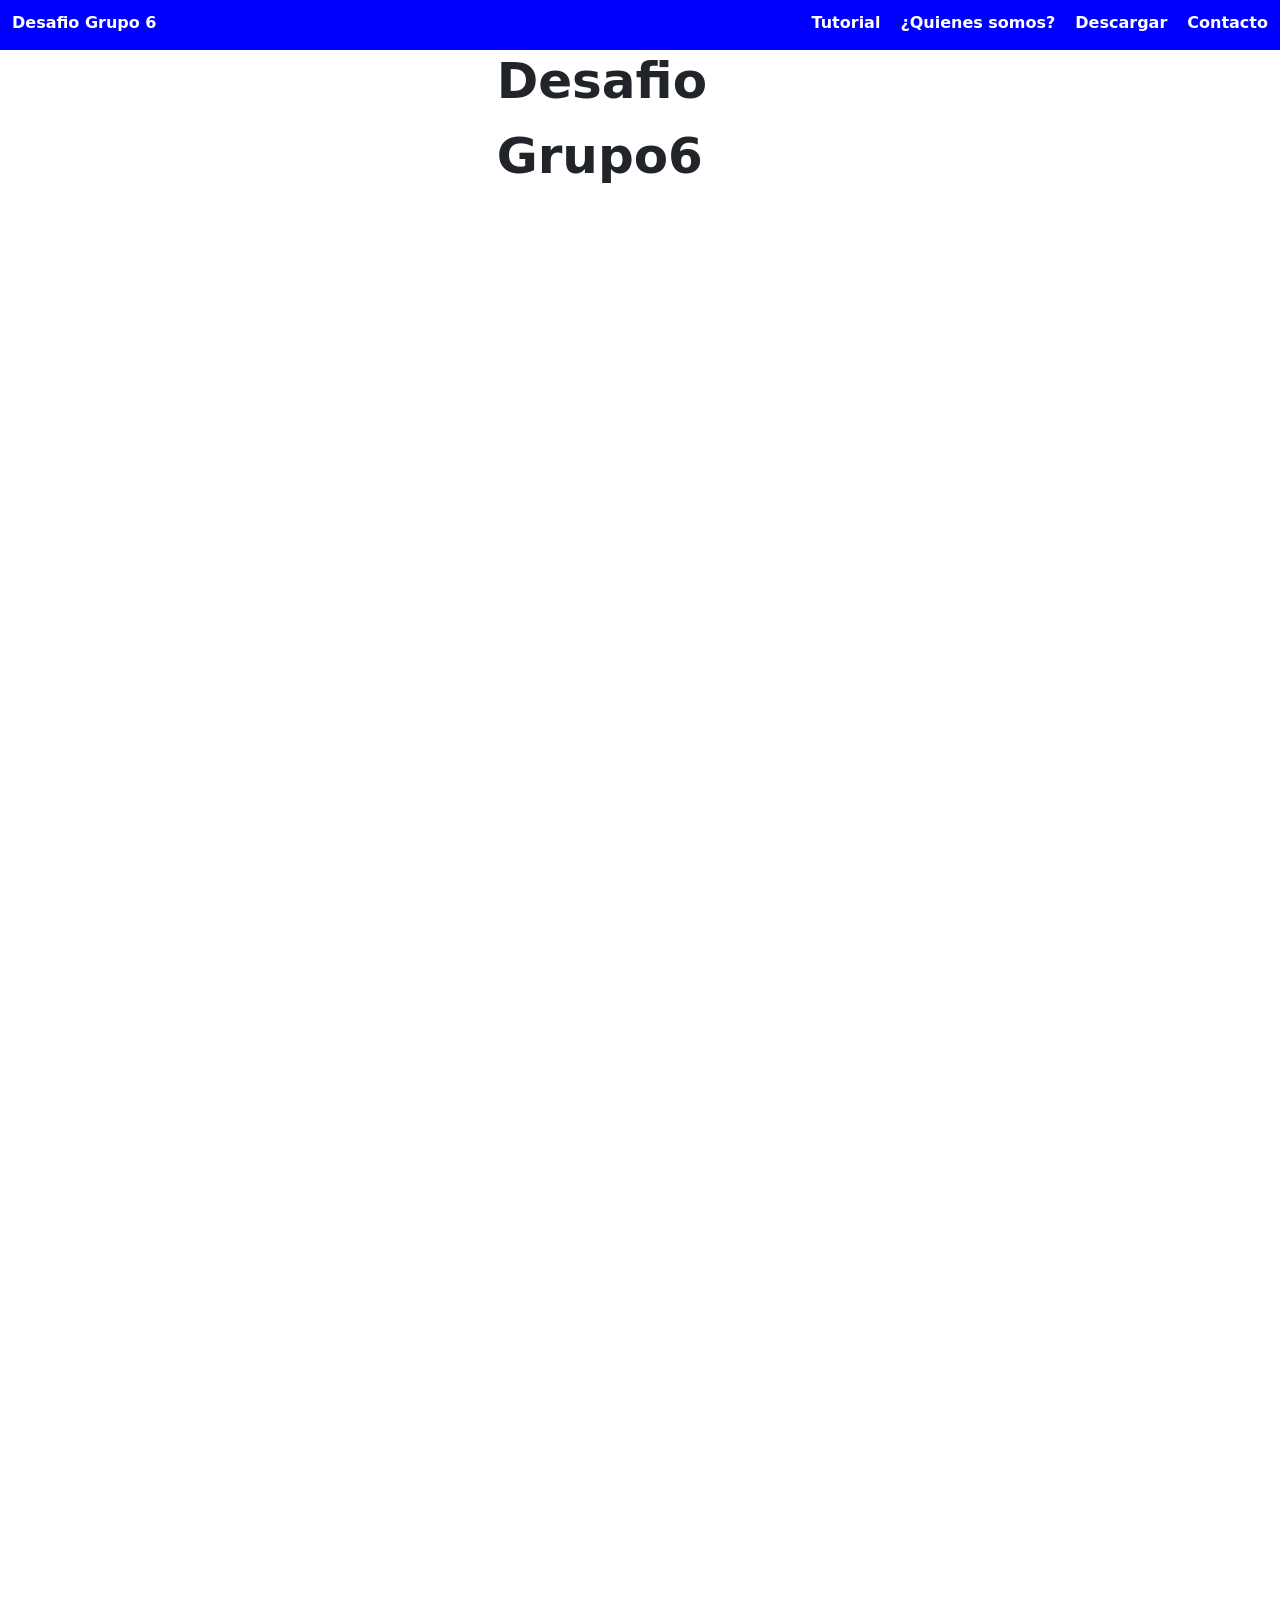
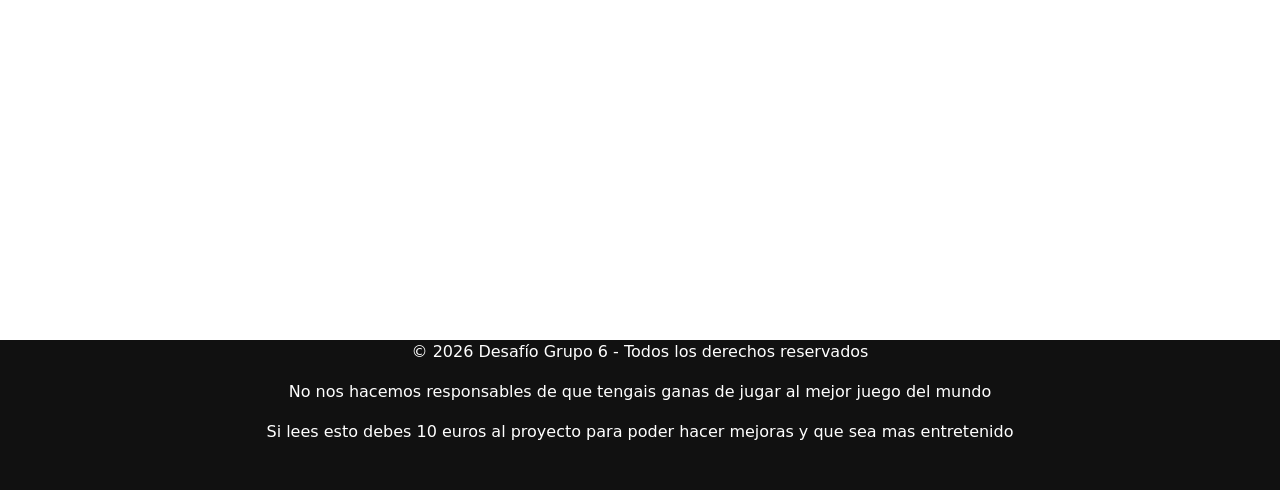
==== index.html @ 5cc5ce1e "Version movil y updates" ====
<!DOCTYPE html>
<HTML>
    <head>
        <title>Desafio 6</title>
        <meta lang="es"></meta>
        <meta charset="UTF-8"></meta>
        <meta name="keywords" lang="es" content="Piedra Papel Tijera, Piedra papel tijera lagarto spock, 3 en raya"></meta>
        <meta name="keywords" lang="Ro" content="Rock Paper Scissors, Rock Paper Scissors Lizard Spock, Tic-Tac-Toe"></meta>
        <meta name="viewport" 
        content="width=device-width initial-scale=1.0, shrink-to-fit=no"></meta>
        <link href="/Lenguaje de Marcas/CSS/Desafio6.css" rel="stylesheet" type="text/css">   
        <link href="/Lenguaje de Marcas/Frameworks/css/bootstrap.min.css" rel="stylesheet">
    </head>

                    <!-- col puede ser xxl,xl,lg,md,sm,vacia'-->
                <!-- xxl significa que colapsa a los 1400px-->
                <!-- xl significa que colapsa a los 1200px-->
                <!-- lg significa que colapsa a los 992px-->
                <!-- md significa que colapsa a los 768px-->
                <!-- sd significa que colapsa a los 576px-->
                <!-- vacia significa que NO colapsa-->

    <body>
     <header>
    <div class="container-fluid">
        <div class="row ">

            <div class="col-12 col-lg-3 text-lg-start">
                <a href="index.html" class="animation titulo"> Desafio Grupo 6</a>
            </div>

            <div class="col-12 col-lg-9">
                <nav class="nav flex-column flex-lg-row justify-content-center justify-content-lg-end text-center">
                    <a class="enlace-menu" href="/Lenguaje de Marcas/HTML/Tutorial.html">Tutorial</a>
                    <a class="enlace-menu" href="/Lenguaje de Marcas/HTML/QuienesSomos.html">¿Quienes somos?</a>
                    <a class="enlace-menu" href="/Lenguaje de Marcas/HTML/Descargar.html">Descargar</a>
                    <a class="enlace-menu" href="/Lenguaje de Marcas/HTML/Contacta.html">Contacto</a>
                </nav>
            </div>

        </div>
    </div>
</header>


        <div class="Contenedor">

            <div class="imagenprincipal"></div>
            <div class="TextoImagen">
                <p>Desafio Grupo6</p>
            </div>
        </div>
<footer class="pie">
    <p>© 2026 Desafío Grupo 6 - Todos los derechos reservados</p>
    <p>No nos hacemos responsables de que tengais ganas de jugar al mejor juego del mundo</p>
    <p>Si lees esto debes 10 euros al proyecto para poder hacer mejoras y que sea mas entretenido</p>
</footer>
    </body>
---- Lenguaje de Marcas/CSS/Desafio6.css ----
/* Css Header Todas Las Diapositivas*/

header{
    position: fixed;
    top: 0;
    left: 0;
    width: 100%;
    z-index: 1;
    min-height: 50px;
    background-color: blue;
    
}
@media (max-width: 991.98px){
    body{
        padding-top: 140px;
    }
    .pie{
        padding-top: 20px;
    }
}

.animation{
    display: inline-block;
    animation-name: Animacion1;
    animation-duration: 10s;
    animation-iteration-count: infinite;
    animation-direction: normal;
    font-weight: bold;
}


@keyframes Animacion1{
    from{
        color: red;
        transform: translateX(0) scale(1);
    }

    50%{
        color: black;
        transform: translateX(400px) scale(1.6);
    }

    to{
        color: red;
        transform: translateX(0) scale(1);
    }
}

.titulo{
    color: white;
    text-decoration: none;
    padding-top: 11px;
}

.enlace-menu{
    color: white;
    text-decoration: none;
    margin-left: 20px;
    justify-content: center;
    z-index: 78;
    font-weight: bold;
    align-items: center;
    padding-top: 11px;
}

.enlace-menu:hover{
    color: yellow;
    font-weight: bold;

}

.enlace-menu:hover{
    color: yellow;
}



.pie{
    background-color: #111;
    color: white;
    text-align: center;
    margin-top: 40px;
    height: 150px;
}
/* Css Pagina Principal*/
.Contenedor{
    display: grid;
   grid-template-columns:repeat(12,1fr);
    grid-template-rows:repeat(19,100px);
}
.imagenprincipal{
    grid-column: 1/13;
    grid-row: 1/8;
    background-image: url(../Imagenes/ImagenPrincipal.png);
background-size: cover;     /* ← Cubre toda el área SIN REPETIR */
    background-position: center; /* ← Centrada */
    background-repeat: no-repeat;
}
.TextoImagen{
    font-size: 50px;
    grid-column: 5/9;
    grid-row: 1/4;
    padding-top: 44px;
padding-left: 70px;
font-weight: bold;
}





/* Css Quienes somos*/
.Contenedor2{
    display: grid;
   grid-template-columns:repeat(12,1fr);
    grid-template-rows:repeat(19,100px);
}
.ImagenGrupo{
    display:grid;
    grid-column: 1/5;
    grid-row: 1/8;
    background-image: url(../Imagenes/Ejemplo.png);
background-size: cover;     /* ← Cubre toda el área SIN REPETIR */
    background-position: center; /* ← Centrada */
    background-repeat: no-repeat;

}




.equipo-grid{
    width: 100%;
    min-height: 100vh;
    display: grid;
    gap: 20px;
    padding: 20px;
    box-sizing: border-box;
}

.equipo-grid input{
    display: none;
}

.botones{
    display: flex;
    flex-direction: row;
    gap: 40px;
    justify-content: center;
    align-items: center;
    padding-top: 40px;
}


.botones label{
    background-color: #1d4ed8;
    color: white;
    padding: 12px 18px;
    border-radius: 10px;
    cursor: pointer;
    font-weight: bold;
    width: 180px;
}

.contenido{
    grid-column: 1 / 13;
    grid-row: 2 / 3;
    display: none;
    width: 1450px;
    min-height: calc(100vh - 120px);
    background-color: #f2f2f2;
    border-radius: 15px;
    padding: 40px;
    box-sizing: border-box;
    text-align:justify
}

.contenido img{
    width: 280px;
    max-width: 100%;
    height: auto;
    border-radius: 12px;
    margin-bottom: 20px;
}

#raul:checked ~ .ficha-raul,
#salvador:checked ~ .ficha-salvador,
#sanchez:checked ~ .ficha-sanchez,
#grupo:checked ~ .ficha-grupo{
    display: block;
}


/*Css Para Contacta*/

textarea{
    width: 500px;
    height: 200px;
    vertical-align: top;
    padding: 10px;
    line-height: 1.4;
}
.Contacta{
    font-weight: bold;
    font-size: 40px;
}

.Margen{
    margin-left: 20px;
}
.Formulario label{
    display: block;
    margin-bottom: 8px;
    font-weight: bold;
}

.Formulario input, .Formulario textarea{
    width: 100%;
    max-width: 600px;
}

.Formulario textarea{
    min-height: 200px;
}

.btn-enviar{
    background-color: #1d4ed8;
    color: white;
    padding: 12px 25px;
    font-size: 18px;
    font-weight: bold;
    border: none;
    border-radius: 10px;
    cursor: pointer;
}




/*CSS de descargas*/

.tabla-descargas{
    width: 100%;
    border-collapse: collapse;
    margin-top: 20px;
}

.tabla-descargas th,
.tabla-descargas td{
    border: 1px solid #ccc;
    padding: 12px;
    text-align: center;
}

.tabla-descargas th{
    background-color: #1d4ed8;
    color: white;
}

.tabla-descargas a{
    text-decoration: none;
    color: #1d4ed8;
    font-weight: bold;
}
tbody tr:hover{
    background-color: #d9d9d9;
    transition: background-color 0.2s ease;
}

.Oscuro:hover{
    color: rgb(46, 46, 46);
}

#mensajeFinal{
    font-size: 24px;
    font-weight: bold;
    color: red;
    margin-top: 20px;
}



/*Css Para Tutorial*/

.tamaño{
    font-size: 18px;
}
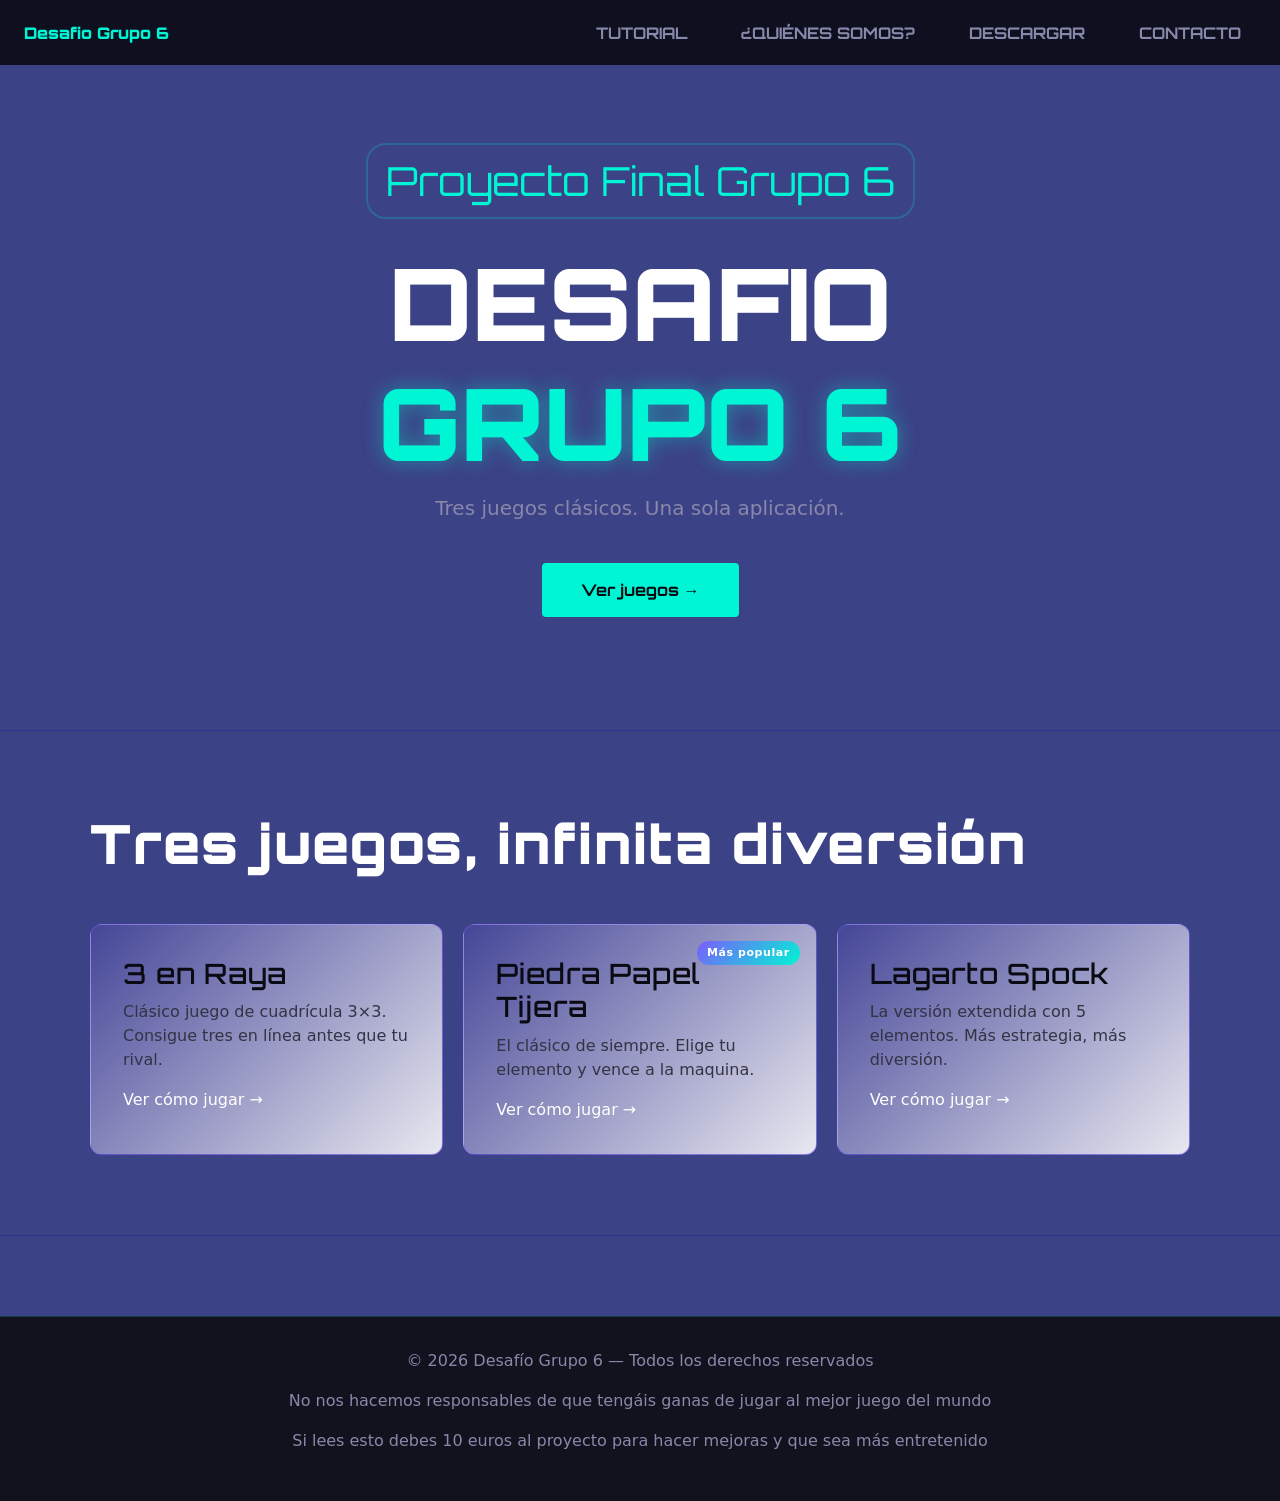
==== commit 7134a44d: "Update Web (Diseño + Personalizacion + Responsive + Dominio Github)" ====
--- a/index.html
+++ b/index.html
@@ -1,58 +1,74 @@
 <!DOCTYPE html>
-<HTML>
-    <head>
-        <title>Desafio 6</title>
-        <meta lang="es"></meta>
-        <meta charset="UTF-8"></meta>
-        <meta name="keywords" lang="es" content="Piedra Papel Tijera, Piedra papel tijera lagarto spock, 3 en raya"></meta>
-        <meta name="keywords" lang="Ro" content="Rock Paper Scissors, Rock Paper Scissors Lizard Spock, Tic-Tac-Toe"></meta>
-        <meta name="viewport" 
-        content="width=device-width initial-scale=1.0, shrink-to-fit=no"></meta>
-        <link href="/Lenguaje de Marcas/CSS/Desafio6.css" rel="stylesheet" type="text/css">   
-        <link href="/Lenguaje de Marcas/Frameworks/css/bootstrap.min.css" rel="stylesheet">
-    </head>
+<html lang="es">
+<head>
+  <title>Desafio 6</title>
+  <meta charset="UTF-8">
+  <meta name="keywords" lang="es" content="Piedra Papel Tijera, Piedra papel tijera lagarto spock, 3 en raya">
+  <meta name="viewport" content="width=device-width, initial-scale=1.0, shrink-to-fit=no">
+  <link href="Lenguaje_de_Marcas/CSS/Desafio6.css" rel="stylesheet" type="text/css">
+  <link href="Lenguaje_de_Marcas/Frameworks/css/bootstrap.min.css" rel="stylesheet">
+</head>
+<body style="background-color: #3b4286;">
 
-                    <!-- col puede ser xxl,xl,lg,md,sm,vacia'-->
-                <!-- xxl significa que colapsa a los 1400px-->
-                <!-- xl significa que colapsa a los 1200px-->
-                <!-- lg significa que colapsa a los 992px-->
-                <!-- md significa que colapsa a los 768px-->
-                <!-- sd significa que colapsa a los 576px-->
-                <!-- vacia significa que NO colapsa-->
+<header>
+  <div class="container-fluid">
+    <div class="menu-responsive">
+      
+      <a href="index.html" class="animation titulo">Desafio Grupo 6</a>
 
-    <body>
-     <header>
-    <div class="container-fluid">
-        <div class="row ">
+      <input type="checkbox" id="menu-toggle">
+      <label for="menu-toggle" class="menu-icon">☰</label>
 
-            <div class="col-12 col-lg-3 text-lg-start">
-                <a href="index.html" class="animation titulo"> Desafio Grupo 6</a>
+      <nav class="menu-nav">
+        <a class="enlace-menu" href="Lenguaje_de_Marcas/HTML/Tutorial.html">Tutorial</a>
+        <a class="enlace-menu" href="Lenguaje_de_Marcas/HTML/QuienesSomos.html">¿Quiénes somos?</a>
+        <a class="enlace-menu" href="Lenguaje_de_Marcas/HTML/Descargar.html">Descargar</span></a>
+        <a class="enlace-menu" href="Lenguaje_de_Marcas/HTML/Contacta.html">Contacto</a>
+      </nav>
+
+    </div>
+  </div>
+</header>
+  <section class="hero">
+  <div class="hero-bg"></div>
+  <div class="hero-overlay"></div>
+  <div class="hero-content">
+    <div class="hero-tag">Proyecto Final  Grupo 6</div>
+    <h1 class="hero-title">DESAFIO<br><span>GRUPO 6</span></h1>
+    <p class="hero-subtitle">Tres juegos clásicos. Una sola aplicación.</p>
+    <a href="Lenguaje_de_Marcas/HTML/Tutorial.html" class="hero-cta">Ver juegos →</a>
+  </div>
+</section>
+
+<div class="features">
+    <div class="features-inner">
+        <h2 class="section-title">Tres juegos, infinita diversión</h2>
+        <div class="game-grid">
+            <div class="game-card featured">
+                <h3>3 en Raya</h3>
+                <p>Clásico juego de cuadrícula 3×3. Consigue tres en línea antes que tu rival.</p>
+                <a class="card-link color" href="Lenguaje_de_Marcas/HTML/Tutorial.html">Ver cómo jugar →</a>
             </div>
-
-            <div class="col-12 col-lg-9">
-                <nav class="nav flex-column flex-lg-row justify-content-center justify-content-lg-end text-center">
-                    <a class="enlace-menu" href="/Lenguaje de Marcas/HTML/Tutorial.html">Tutorial</a>
-                    <a class="enlace-menu" href="/Lenguaje de Marcas/HTML/QuienesSomos.html">¿Quienes somos?</a>
-                    <a class="enlace-menu" href="/Lenguaje de Marcas/HTML/Descargar.html">Descargar</a>
-                    <a class="enlace-menu" href="/Lenguaje de Marcas/HTML/Contacta.html">Contacto</a>
-                </nav>
+            <div class="game-card featured">
+                <div class="game-badge">Más popular</div>
+                <h3>Piedra Papel Tijera</h3>
+                <p>El clásico de siempre. Elige tu elemento y vence a la maquina.</p>
+                <a href="Lenguaje_de_Marcas/HTML/Tutorial.html" class="card-link color">Ver cómo jugar →</a>
             </div>
-
+            <div class="game-card featured">
+                <h3>Lagarto Spock</h3>
+                <p>La versión extendida con 5 elementos. Más estrategia, más diversión.</p>
+                <a href="Lenguaje_de_Marcas/HTML/Tutorial.html" class="card-link color">Ver cómo jugar →</a>
+            </div>
         </div>
     </div>
-</header>
+</div>
 
+<footer class="pie">
+  <p>© 2026 Desafío Grupo 6 — Todos los derechos reservados</p>
+  <p>No nos hacemos responsables de que tengáis ganas de jugar al mejor juego del mundo</p>
+  <p>Si lees esto debes 10 euros al proyecto para hacer mejoras y que sea más entretenido</p>
+</footer>
 
-        <div class="Contenedor">
-
-            <div class="imagenprincipal"></div>
-            <div class="TextoImagen">
-                <p>Desafio Grupo6</p>
-            </div>
-        </div>
-<footer class="pie">
-    <p>© 2026 Desafío Grupo 6 - Todos los derechos reservados</p>
-    <p>No nos hacemos responsables de que tengais ganas de jugar al mejor juego del mundo</p>
-    <p>Si lees esto debes 10 euros al proyecto para poder hacer mejoras y que sea mas entretenido</p>
-</footer>
-    </body>+</body>
+</html>
--- a/Lenguaje_de_Marcas/CSS/Desafio6.css
+++ b/Lenguaje_de_Marcas/CSS/Desafio6.css
@@ -0,0 +1,806 @@
+@import url('https://fonts.googleapis.com/css2?family=Orbitron:wght@400;700;900&family=Rajdhani:wght@300;400;600;700&display=swap');
+
+
+/* =====================================================
+   GLOBAL — Base, body y fondo
+   ===================================================== */
+
+html {
+  scroll-behavior: smooth;
+}
+
+body {
+  
+  color: #e0e0f0;
+  font-family: 'Rajdhani', sans-serif;
+  font-size: 17px;
+  line-height: 1.6;
+  overflow-x: hidden;
+  padding-top: 30px;
+}
+
+
+
+
+/* =====================================================
+   GLOBAL — Header (compartido por todas las páginas)
+   ===================================================== */
+
+header {
+  position: fixed;
+  top: 0;
+  left: 0;
+  width: 100%;
+  height: 65px;
+  background: rgba(10,10,18,0.88);
+  display: flex;
+  align-items: center;
+  z-index: 1000;
+}
+
+header .container-fluid {
+  width: 100%;
+  padding: 0 24px;
+}
+
+.row {
+  align-items: center;
+}
+
+@media (max-width: 991.98px) {
+  header {
+    height: auto;
+  }
+
+}
+
+.titulo {
+  font-family: 'Orbitron';
+  font-weight: 900;
+  color: #00f5d4;
+  text-decoration: none;
+  display: inline-block;
+}
+
+.animation {
+  animation: glitch-loop 1s infinite;
+}
+
+@keyframes glitch-loop {
+  0%, 92%, 100% {
+    transform: none;
+    text-shadow: 0 0 20px rgba(0,245,212,0.4);
+    color: #00f5d4;
+  }
+  94% {
+    transform: translateX(-3px);
+    text-shadow: 3px 0 #f72585, -3px 0 #7209b7;
+    color: #fff;
+  }
+  96% {
+    transform: translateX(3px);
+    text-shadow: -3px 0 #f72585, 3px 0 #00f5d4;
+  }
+  98% {
+    transform: none;
+    color: #00f5d4;
+  }
+}
+
+.enlace-menu {
+  font-family: 'Orbitron';
+  font-weight: 700;
+  text-transform: uppercase;
+  color: #8888aa;
+  text-decoration: none;
+  padding: 8px 14px;
+  border-radius: 4px;
+  border: 1px solid transparent;
+  position: relative;
+  display: inline-block;
+  margin-left: 4px;
+}
+
+.enlace-menu:hover {
+  color: #00f5d4;
+  text-decoration:underline;
+  border-color: rgba(0,245,212,0.2);
+  background: rgba(0,245,212,0.05);
+  text-shadow: 0 0 20px rgba(0,245,212,0.4);
+}
+
+
+@media (max-width: 991.98px) {
+  .enlace-menu {
+    font-size: 15px;
+    padding: 6px 10px;
+  }
+}
+
+.menu-responsive {
+    display: flex;
+    justify-content: space-between;
+    align-items: center;
+    flex-wrap: wrap;
+    padding: 15px 0;
+    position: relative;
+}
+
+#menu-toggle {
+    display: none;
+}
+
+.menu-icon {
+    display: none;
+    font-size: 32px;
+    color: white;
+    cursor: pointer;
+    user-select: none;
+}
+
+.menu-nav {
+    display: flex;
+    gap: 20px;
+}
+
+@media (max-width: 991.98px) {
+    .menu-icon {
+        display: block;
+    }
+    .titulo{
+        align-items: center;
+        text-align: center;
+        width: 70%;
+    }
+
+    .menu-nav {
+        display: none;
+        flex-direction: column;
+        width: 100%;
+        margin-top: 5px;
+        text-align: center;
+        padding: 10px 0;
+        opacity: 0.6;
+
+            }
+      #menu-toggle:checked + .menu-icon + .menu-nav {
+        display: flex;
+    }
+}
+
+/* =====================================================
+   GLOBAL — Footer (compartido por todas las páginas)
+   ===================================================== */
+
+.pie {
+  background: #12121e;
+  border-top: 1px solid rgba(0,245,212,0.2);
+  color: #8888aa;
+  text-align: center;
+  padding: 32px 20px;
+  margin-top: 80px;
+}
+
+
+/* =====================================================
+   GLOBAL — Utilidades comunes
+   ===================================================== */
+
+.Margen {
+  padding-left: 20px;
+  padding-right: 20px;
+}
+
+.section-title {
+  font-family: 'Orbitron';
+  font-weight: 900;
+  color: black;
+}
+
+
+
+/* =====================================================
+   PÁGINA: index.html — Hero principal
+   ===================================================== */
+
+.hero {
+  position: relative;
+  min-height: 700px;
+  display: flex;
+  align-items: center;
+  justify-content: center;
+  overflow: hidden;
+}
+
+.hero-bg {
+  position: absolute;
+  inset: 0;
+  background-image: url('../Imagenes/ImagenPrincipal.png');
+  background-size: cover;
+  background-position: center;
+  filter: brightness(0.30) saturate(1.3);
+}
+
+.hero-content {
+  position: relative;
+  text-align: center;
+  padding: 40px 20px;
+}
+
+.hero-tag {
+  display: inline-block;
+  font-size: 40px;
+  font-family: 'Orbitron';
+  color: #00f5d4;
+  border: 2px solid rgba(0,245,212,0.2);
+  padding: 6px 18px;
+  border-radius: 20px;
+  margin-bottom: 24px;
+}
+
+.hero-title {
+  font-family: 'Orbitron';
+  font-size: 100px;
+  font-weight: 900;
+  color: #fff;
+  margin-bottom: 10px;
+}
+@media (max-width: 991.98px) {
+  .hero-title {
+    font-size: 70px;
+  }
+}
+
+
+
+.hero-title span {
+  color: #00f5d4;
+  text-shadow: 0 0 20px rgba(0,245,212,0.4);
+}
+
+.hero-subtitle {
+  font-size: 20px;
+  color: #8888aa;
+  margin-bottom: 40px;
+}
+
+.hero-cta {
+  display: inline-block;
+  font-family: 'Orbitron';
+  font-weight: 700;
+  padding: 14px 38px;
+  border-radius: 4px;
+  text-decoration: none;
+  background: #00f5d4;
+  color: #0a0a12;
+  border: 1px solid transparent;
+}
+
+.hero-cta:hover {
+  background: transparent;
+  color: #00f5d4;
+  border-color: #00f5d4;
+}
+.features {
+    background: #3b4286;
+    padding: 80px 24px;
+    border-top: 1px solid #283593;
+    border-bottom: 1px solid #283593;
+}
+
+.features-inner {
+    max-width: 1100px;
+    margin: 0 auto;
+}
+
+.section-label {
+    font-size: 12px;
+    font-weight: 700;
+    letter-spacing: 0.12em;
+    color: #00f5d4;
+    margin-bottom: 12px;
+}
+
+.section-title {
+    font-family: 'Orbitron', monospace;
+    font-size: 54px;
+    letter-spacing: 0.03em;
+    margin-bottom: 48px;
+    color: #ffffff;
+}
+
+.game-grid {
+    display: grid;
+    grid-template-columns: repeat(auto-fit, minmax(280px, 1fr));
+    gap: 20px;
+}
+
+.game-card {
+    background: linear-gradient(135deg, rgba(124,92,252,0.15), #e8e8f0);
+    border: 1px solid rgba(124,92,252,0.5);
+    border-radius: 12px;
+    padding: 32px;
+    position: relative;
+    transition: transform 0.25s ease, border-color 0.25s ease;
+}
+
+.game-card:hover {
+    transform: translateY(-4px);
+    border-color: #7c5cfc;
+}
+
+.game-card.featured {
+    background: linear-gradient(135deg, rgba(124,92,252,0.15), #e8e8f0);
+    border-color: rgba(124,92,252,0.5);
+}
+
+.game-badge {
+    position: absolute;
+    top: 16px;
+    right: 16px;
+    background: linear-gradient(135deg, #7c5cfc, #00f5d4);
+    color: #ffffff;
+    font-size: 11px;
+    font-weight: 700;
+    letter-spacing: 0.05em;
+    padding: 4px 10px;
+    border-radius: 100px;
+}
+
+.game-card h3 {
+    font-family: 'Orbitron', monospace;
+    font-size: 28px;
+    letter-spacing: 0.03em;
+    margin-bottom: 10px;
+    color: #0a0a12;
+}
+
+.game-card p {
+    color: #333344;
+}
+
+.card-link {
+    color: #7c5cfc;
+    text-decoration: none;
+  position: relative;
+  z-index: 10;
+  cursor: pointer;
+}
+
+.card-link:hover {
+    color: #a78bfa;
+    text-decoration: none;
+}
+/* =====================================================
+   PÁGINA: Tutorial.html — Cards de juegos
+   ===================================================== */
+
+.games-section {
+  padding: 80px 0 60px;
+}
+
+.section-header {
+  text-align: center;
+  margin-bottom: 56px;
+}
+
+.game-card {
+  background: #12121e;
+  border: 1px solid rgba(0,245,212,0.2);
+  border-radius: 12px;
+  overflow: hidden;
+  height: 100%;
+  transition: all 0.4s cubic-bezier(0.23,1,0.32,1);
+  position: relative;
+}
+
+.game-card::before {
+  content: '';
+  position: absolute;
+  inset: 0;
+  background: linear-gradient(135deg, rgba(0,245,212,0.05), transparent);
+  opacity: 0;
+  transition: opacity 0.4s ease;
+}
+
+.game-card:hover {
+  transform: translateY(-8px);
+  border-color: #00f5d4;
+  box-shadow: 0 0 20px rgba(0,245,212,0.4), 0 24px 60px rgba(0,0,0,0.5);
+}
+
+.game-card:hover::before {
+  opacity: 1;
+}
+
+.game-card img {
+  width: 100%;
+  height: 200px;
+  object-fit: cover;
+  filter: saturate(0.8) brightness(0.88);
+  transition: filter 0.4s ease;
+}
+
+.game-card:hover img {
+  filter: saturate(1.2) brightness(1);
+}
+
+.game-card .card-body {
+  padding: 24px;
+}
+
+.game-card .card-title {
+  font-family: 'Orbitron', monospace;
+  font-weight: 700;
+  letter-spacing: 0.06em;
+  color: #00f5d4;
+  margin-bottom: 12px;
+}
+
+.game-card .card-text {
+  color: #8888aa;
+  line-height: 1.6;
+  margin-bottom: 6px;
+}
+.altura{
+  height: 290px;
+}
+.btn-download,
+.btn.btn-success {
+  position: relative;
+  z-index: 10;
+  cursor: pointer;
+  margin-top: 16px;
+  padding: 10px 24px;
+  background: transparent;
+  border: 1px solid #00f5d4;
+  color: #00f5d4;
+  font-family: 'Orbitron';
+  font-size: 10px;
+  font-weight: 700;
+  letter-spacing: 0.15em;
+  text-transform: uppercase;
+  text-decoration: none;
+  border-radius: 4px;
+  transition: all 0.25s ease;
+}
+
+.btn-download:hover,
+.btn.btn-success:hover {
+  background: #00f5d4;
+  color: #0a0a12;
+  box-shadow: 0 0 20px rgba(0,245,212,0.4);
+}
+
+.info-box {
+  margin-top: 60px;
+  padding: 32px;
+  background: #12121e;
+  border: 1px solid rgba(0,245,212,0.2);
+  border-radius: 12px;
+}
+
+.info-box p {
+  color: #8888aa;
+}
+
+.info-box strong {
+  color: #00f5d4;
+}
+
+
+/* =====================================================
+   PÁGINA: QuienesSomos.html — Fichas del equipo
+   ===================================================== */
+
+.equipo-grid {
+  width: 100%;
+  padding: 20px;
+}
+ 
+.equipo-grid input {
+  display: none;
+}
+ 
+.botones {
+  display: flex;
+  flex-wrap: wrap;
+  gap: 12px;
+  justify-content: center;
+  margin-bottom: 36px;
+}
+ 
+.botones label {
+  font-family: 'Orbitron';
+  font-size: 11px;
+  font-weight: 700;
+  letter-spacing: 0.12em;
+  padding: 11px 22px;
+  border-radius: 6px;
+  border: 1px solid rgba(0,245,212,0.2);
+  background: #12121e;
+  color: #8888aa;
+  cursor: pointer;
+  transition: all 0.25s ease;
+}
+ 
+.botones label:hover {
+  border-color: #00f5d4;
+  color: #00f5d4;
+}
+ 
+#raul:checked ~ .botones label[for="raul"],
+#salvador:checked ~ .botones label[for="salvador"],
+#sanchez:checked ~ .botones label[for="sanchez"],
+#grupo:checked ~ .botones label[for="grupo"] {
+  background: #00f5d4;
+  color: #0a0a12;
+  border-color: #00f5d4;
+  box-shadow: 0 0 20px rgba(0,245,212,0.4);
+}
+ 
+.contenido {
+  display: none;
+  background: #12121e;
+  border: 1px solid rgba(0,245,212,0.2);
+  border-radius: 12px;
+  padding: 40px;
+  animation: fade-in 0.4s ease forwards;
+}
+ 
+@keyframes fade-in {
+  from {
+    opacity: 0;
+    transform: translateY(10px);
+  }
+  to {
+    opacity: 1;
+    transform: translateY(0);
+  }
+}
+ 
+.contenido img {
+  width: 130px;
+  height: 130px;
+  object-fit: cover;
+  border-radius: 50%;
+  border: 3px solid #00f5d4;
+  box-shadow: 0 0 20px rgba(0,245,212,0.4);
+  margin-bottom: 20px;
+  display: block;
+}
+ 
+.contenido h2 {
+  font-family: 'Orbitron';
+  font-size: 18px;
+  color: #00f5d4;
+  margin-bottom: 14px;
+}
+ 
+.contenido p,
+.contenido li {
+  color: #8888aa;
+  font-size: 16px;
+}
+ 
+.contenido ul {
+  margin-top: 12px;
+  padding-left: 20px;
+}
+ 
+.contenido ul li {
+  margin-bottom: 8px;
+}
+ 
+.contenido ul li::marker {
+  color: #00f5d4;
+}
+ 
+.contenido a {
+  color: #00f5d4;
+  text-decoration: none;
+}
+ 
+.contenido a:hover {
+  text-shadow: 0 0 20px rgba(0,245,212,0.4);
+}
+ 
+#raul:checked ~ .ficha-raul,
+#salvador:checked ~ .ficha-salvador,
+#sanchez:checked ~ .ficha-sanchez,
+#grupo:checked ~ .ficha-grupo {
+  display: block;
+}
+
+@media (max-width: 991.98px) {
+  .botones {
+    display: grid;
+    grid-template-columns: 1fr 1fr;
+    gap: 12px;
+  }
+}
+ 
+ 
+/* =====================================================
+   PÁGINA: Contacta.html — Formulario de contacto
+   ===================================================== */
+ 
+.contact-title {
+  font-family: 'Orbitron';
+  font-size: 38px;
+  font-weight: 900;
+  color: #00f5d4;
+  text-shadow: 0 0 20px rgba(0,245,212,0.4);
+  margin-bottom: 6px;
+}
+ 
+.contact-sub {
+  color: #8888aa;
+  font-size: 16px;
+  margin-bottom: 36px;
+}
+ 
+.color {
+  color: white;
+}
+ 
+.Formulario {
+  background: #12121e;
+  border: 1px solid rgba(0,245,212,0.2);
+  border-radius: 16px;
+  padding: 36px;
+}
+ 
+.Formulario label {
+  display: block;
+  font-family: 'Orbitron';
+  font-size: 11px;
+  letter-spacing: 0.15em;
+  color: white;
+  margin-bottom: 8px;
+  font-weight: 700;
+}
+ 
+.Formulario input,
+.Formulario textarea {
+  width: 100%;
+  background: #1a1a2e;
+  border: 1px solid rgba(0,245,212,0.2);
+  border-radius: 8px;
+  padding: 12px 16px;
+  color: #e0e0f0;
+  font-family: 'Rajdhani', sans-serif;
+  font-size: 16px;
+  transition: all 0.25s ease;
+  outline: none;
+  box-shadow: none;
+}
+ 
+.Formulario input:focus,
+.Formulario textarea:focus {
+  border-color: #00f5d4;
+  box-shadow: 0 0 20px rgba(0,245,212,0.4);  
+  color: white;
+  background: rgba(0,245,212,0.03);
+}
+ 
+.Formulario textarea {
+  min-height: 150px;
+  resize: vertical;
+}
+ 
+.btn-enviar {
+  font-family: 'Orbitron';
+  font-size: 13px;
+  font-weight: 700;
+  letter-spacing: 0.15em;
+  padding: 13px 40px;
+  background: #00f5d4;
+  color: #0a0a12;
+  border: 1px solid transparent;
+  border-radius: 6px;
+  cursor: pointer;
+  transition: all 0.3s ease;
+  box-shadow: 0 0 20px rgba(0,245,212,0.4);
+}
+ 
+.btn-enviar:hover {
+  background: transparent;
+  color: #00f5d4;
+  border-color: #00f5d4;
+  transform: translateY(-2px);
+  box-shadow: 0 0 40px rgba(0,245,212,0.5);
+}
+ 
+ 
+/* =====================================================
+   PÁGINA: Descargar.html — Tabla de versiones
+   ===================================================== */
+ 
+.tabla-descargas {
+  width: 100%;
+  border-collapse: collapse;
+  margin-top: 20px;
+  background: #12121e;
+  border-radius: 12px;
+  overflow: hidden;
+  border: 1px solid rgba(0,245,212,0.2);
+}
+ 
+.tabla-descargas th,
+.tabla-descargas td {
+  padding: 15px 20px;
+  text-align: center;
+  border-bottom: 1px solid rgba(0,245,212,0.2);
+}
+ 
+.tabla-descargas th {
+  font-family: 'Orbitron';
+  font-size: 11px;
+  letter-spacing: 0.15em;
+  color: #00f5d4;
+  background: #1a1a2e;
+}
+ 
+.tabla-descargas td {
+  color: #8888aa;
+  font-size: 15px;
+}
+ 
+tbody tr {
+  transition: background 0.2s;
+}
+ 
+tbody tr:hover {
+  background: rgba(0,245,212,0.05);
+}
+ 
+.tabla-descargas a,
+.Oscuro {
+  color: #00f5d4;
+  text-decoration: none;
+  font-weight: 700;
+  font-family: 'Orbitron';
+  font-size: 11px;
+  letter-spacing: 0.1em;
+}
+ 
+.tabla-descargas a:hover,
+.Oscuro:hover {
+  color: rgba(127,242,227,0.6);
+}
+ 
+#btnTroll {
+  font-family: 'Orbitron';
+  font-size: 11px;
+  font-weight: 700;
+  letter-spacing: 0.1em;
+  padding: 11px 26px;
+  background: transparent;
+  color: #f72585;
+  border: 1px solid #f72585;
+  border-radius: 6px;
+  cursor: pointer;
+  margin-top: 24px;
+  transition: all 0.25s ease;
+}
+ 
+#btnTroll:hover {
+  background: #f72585;
+  color: #fff;
+  box-shadow: 0 0 20px rgba(247,37,133,0.4);
+}
+ 
+#mensajeFinal {
+  font-family: 'Orbitron';
+  font-size: 18px;
+  font-weight: 700;
+  color: #f72585;
+  margin-top: 20px;
+  text-shadow: 0 0 20px rgba(247,37,133,0.4);
+  animation: blink 1s step-end infinite;
+}
+ 
+@keyframes blink {
+  50% { opacity: 0; }
+}
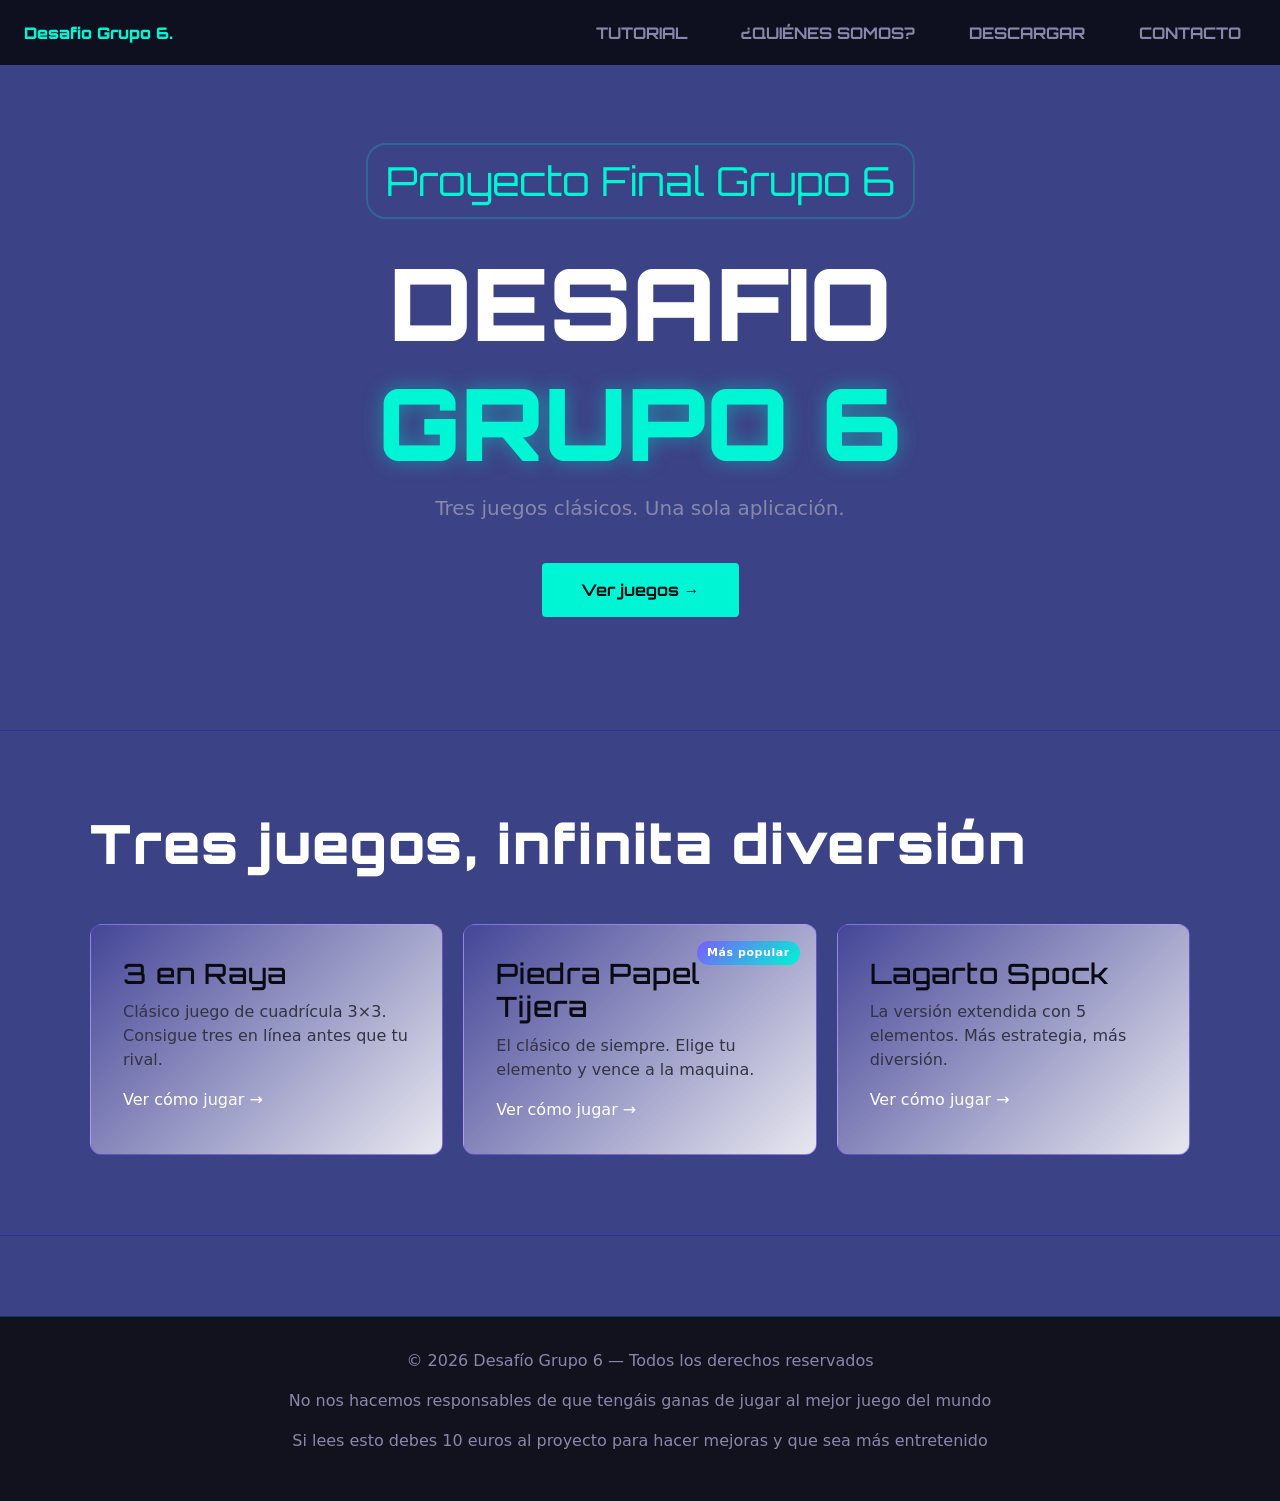
==== commit c67eb20e: "Fotos y ultimos retoques" ====
--- a/index.html
+++ b/index.html
@@ -14,7 +14,7 @@
   <div class="container-fluid">
     <div class="menu-responsive">
       
-      <a href="index.html" class="animation titulo">Desafio Grupo 6</a>
+      <a href="index.html" class="animation titulo">Desafio Grupo 6.</a>
 
       <input type="checkbox" id="menu-toggle">
       <label for="menu-toggle" class="menu-icon">☰</label>
--- a/Lenguaje_de_Marcas/CSS/Desafio6.css
+++ b/Lenguaje_de_Marcas/CSS/Desafio6.css
@@ -612,6 +612,71 @@
   display: block;
 }
 
+
+.contenido-grupo {
+  display: none;
+  background: #12121e;
+  border: 1px solid rgba(0,245,212,0.2);
+  border-radius: 12px;
+  padding: 40px;
+  animation: fade-in 0.4s ease forwards;
+}
+
+@keyframes fade-in {
+  from {
+    opacity: 0;
+    transform: translateY(10px);
+  }
+  to {
+    opacity: 1;
+    transform: translateY(0);
+  }
+}
+
+.contenido-grupo img {
+  width: 100% ;
+  height: 530px;
+  border: 3px solid #00f5d4;
+  box-shadow: 0 0 20px rgba(0,245,212,0.4);
+  margin-bottom: 20px;
+  display: block;
+}
+
+.contenido-grupo h2 {
+  font-family: 'Orbitron';
+  font-size: 18px;
+  color: #00f5d4;
+  margin-bottom: 14px;
+}
+
+.contenido-grupo p,
+.contenido-grupo li {
+  color: #8888aa;
+  font-size: 16px;
+}
+
+.contenido-grupo ul {
+  margin-top: 12px;
+  padding-left: 20px;
+}
+
+.contenido-grupo ul li {
+  margin-bottom: 8px;
+}
+
+.contenido-grupo ul li::marker {
+  color: #00f5d4;
+}
+
+.contenido-grupo a {
+  color: #00f5d4;
+  text-decoration: none;
+}
+
+.contenido-grupo a:hover {
+  text-shadow: 0 0 20px rgba(0,245,212,0.4);
+}
+
 @media (max-width: 991.98px) {
   .botones {
     display: grid;
@@ -619,7 +684,7 @@
     gap: 12px;
   }
 }
- 
+
  
 /* =====================================================
    PÁGINA: Contacta.html — Formulario de contacto
